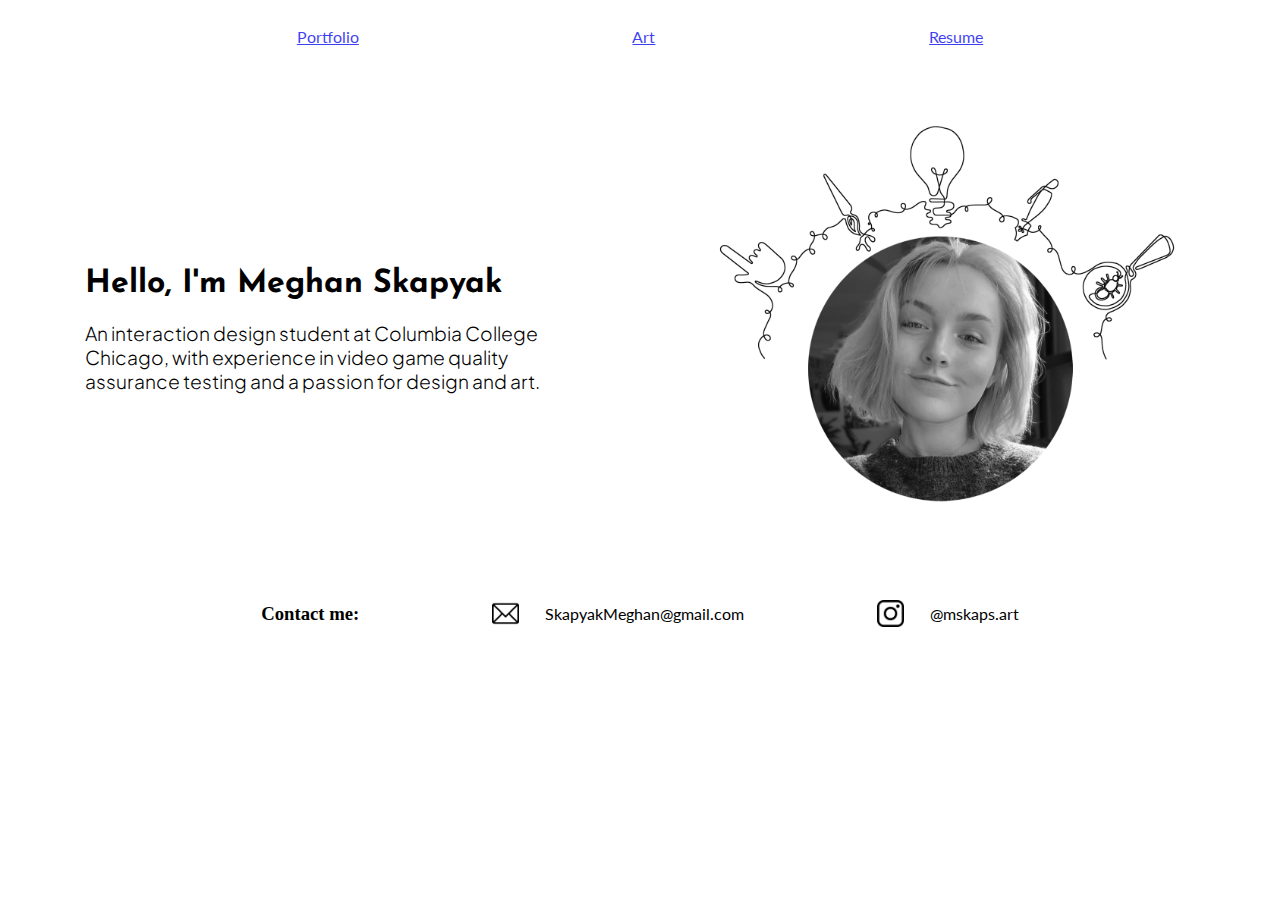
==== final/index.html @ e14a1631 "final work pt.1" ====
<!DOCTYPE html>
<html lang="en">
    
<head>
    <!-- <a href="https://www.flaticon.com/free-icons/instagram" title="instagram icons">Instagram icons created by edt.im - Flaticon</a> -->
    <meta charset="UTF-8">
    <meta http-equiv="X-UA-Compatible" content="IE=edge">
    <meta name="viewport" content="width=device-width, initial-scale=1.0">
    <link rel="stylesheet" href="style.css">
    <link rel="preconnect" href="https://fonts.googleapis.com">
    <link rel="preconnect" href="https://fonts.gstatic.com" crossorigin>
    <link href="https://fonts.googleapis.com/css2?family=Josefin+Sans:wght@300;400;500&family=Lato:wght@300;400&family=Plus+Jakarta+Sans:wght@300;400&display=swap" rel="stylesheet">
    <title>Meghan Skapyak</title>
</head>

<body>
    <header>
        <nav>
            <a href="portfolio.html">Portfolio</a>
            <a href="art.html">Art</a>
            <a href="resume.html">Resume</a>
        </nav>
    </header>

    <main id="mainpagecontent">
        <div id="maintext">
            <h1>Hello, I'm Meghan Skapyak</h1>
            <h2>An interaction design student at Columbia College Chicago, with experience in video game quality assurance testing and a passion for design and art.</h2>
        </div>
        <img src="images/mainicon.png" alt="A photo of Meghan Skapyak, with single line art of a pointer, a paintbrush, a lightbulb, a pen, and a magnifying glass above it" id="mainicon">
    </main>

    <footer>
        <h3>Contact me:</h3>
        <section class="contact">
            <img src="images/email.png" alt="An email icon" class="icon">
            <p>SkapyakMeghan@gmail.com</p>
        </section>
        <section class="contact">
            <img src="images/instagram.png" alt="An Instagram icon" class="icon">
            <p>@mskaps.art</p>
        </section>
    </footer>
</body>
---- final/style.css ----
body{
    margin: 0;
    padding: 0;
    cursor: url(images/NormalSelect.png), auto;
    overflow-x: hidden;
}
header{
    z-index: 2;
    max-width: 100%;
    width: 100%;
    max-height: 8vh;
    height: 8vh;
    display: flex;
    flex-direction: column;
    align-items: center;
    justify-content: center;
    top: 0;
    position: sticky;
    font-family: 'Lato', sans-serif;
    margin: 0;
    background-color: white;
    opacity: 75%;
}
a{
    cursor: url(images/LinkSelect.png), auto;
}
nav{
    max-width: 75%;
    width: 75%;
    display: flex;
    flex-direction: row;
    justify-content: space-around;
    margin: auto;
    padding: 0;
}

#mainicon{
    max-width: 40vw;
    height: auto;
}

.icon{
    max-width: 3vh;
    height: 3vh;
    margin-right: 2vw;
}

.contact{
    display: flex;
    flex-direction: row;
    align-items: center;
    font-family: 'Lato', sans-serif;
}

footer{
    
    display: flex;
    flex-direction: row;
    justify-content: space-evenly;
    max-width: 80vw;
    margin: auto auto 0 auto;
    position: sticky;
}

#maintext{
    max-width: 40vw;
}

h1{
    font-family: 'Josefin Sans', sans-serif;
}

h2{
    font-family: 'Plus Jakarta Sans', sans-serif;
    font-weight: 300;
    font-size: 1.2rem;
}

#mainpagecontent{
    display: flex;
    flex-direction: row;
    justify-content: space-evenly;
    align-items: center;
    max-height: 80vh;
    height: auto;
}

#artpage{
    max-width: 100%;
    width: 100%;
}

#artpagetext{
    text-align: center;
}

.row {
    display: flex;
    flex-wrap: wrap;
    padding: 0 4px;
    margin: auto;
    max-width: 100%;
    justify-content: center;
  }
  
.column {
    flex: 22.5%;
    max-width: 22.5%;
    padding: 0 4px;
  }
  
.column img {
    position: relative;
    margin-top: 8px;
    vertical-align: middle;
    width: 100%;
    height: auto;
    border: 2px solid whitesmoke;
    aspect-ratio: 6/9;
    object-fit: contain;
  }

.overlay{
    position: absolute;
    background-color: transparent;
    opacity: 75%;
    margin-top: 8px;
    aspect-ratio: 6/9;
    font-size: 175%;
    text-align: center;
    font-family: 'Lato', sans-serif;
    color: transparent;
    max-width: 100%;
    width: 100%;
    line-height: 100%;
    display: flex;
    align-items: center;
    justify-content: center;
    transition: opacity 0.1s ease 0.51s;
    animation: fade-out 0.5s ease;
}

.container:hover .overlay{
    background-color: rgb(81, 81, 81);
    color: white;
    animation: fade 0.75s ease;
    z-index: 1;
}


@keyframes fade {
    0% {background-color:transparent; color: transparent;}
    100% {background-color:rgb(81, 81, 81); color: white;}
}
@keyframes fade-out {
    0% {background-color:rgb(81, 81, 81); color: white;}
    100% {background-color:transparent; color: transparent;}
}




.container{
    position: relative;
    display: flex;
    align-items: center;
    justify-content: center;
    max-width: 100%;
    max-height: 100%;
}
  
img{
    width: 100%;
    height: 100%;
}
 
#portfoliotext{
    padding-left: 1.25%;
}
  
@media screen and (max-width: 1200px) {
    .column {
      flex: 30%;
      max-width: 30%;
    }
  }

@media screen and (max-width: 900px) {
    .column {
      flex: 45%;
      max-width: 45%;
    }
  }
  
  
@media screen and (max-width: 600px) {
    .column {
      flex: 90%;
      max-width: 90%;
    }
  }
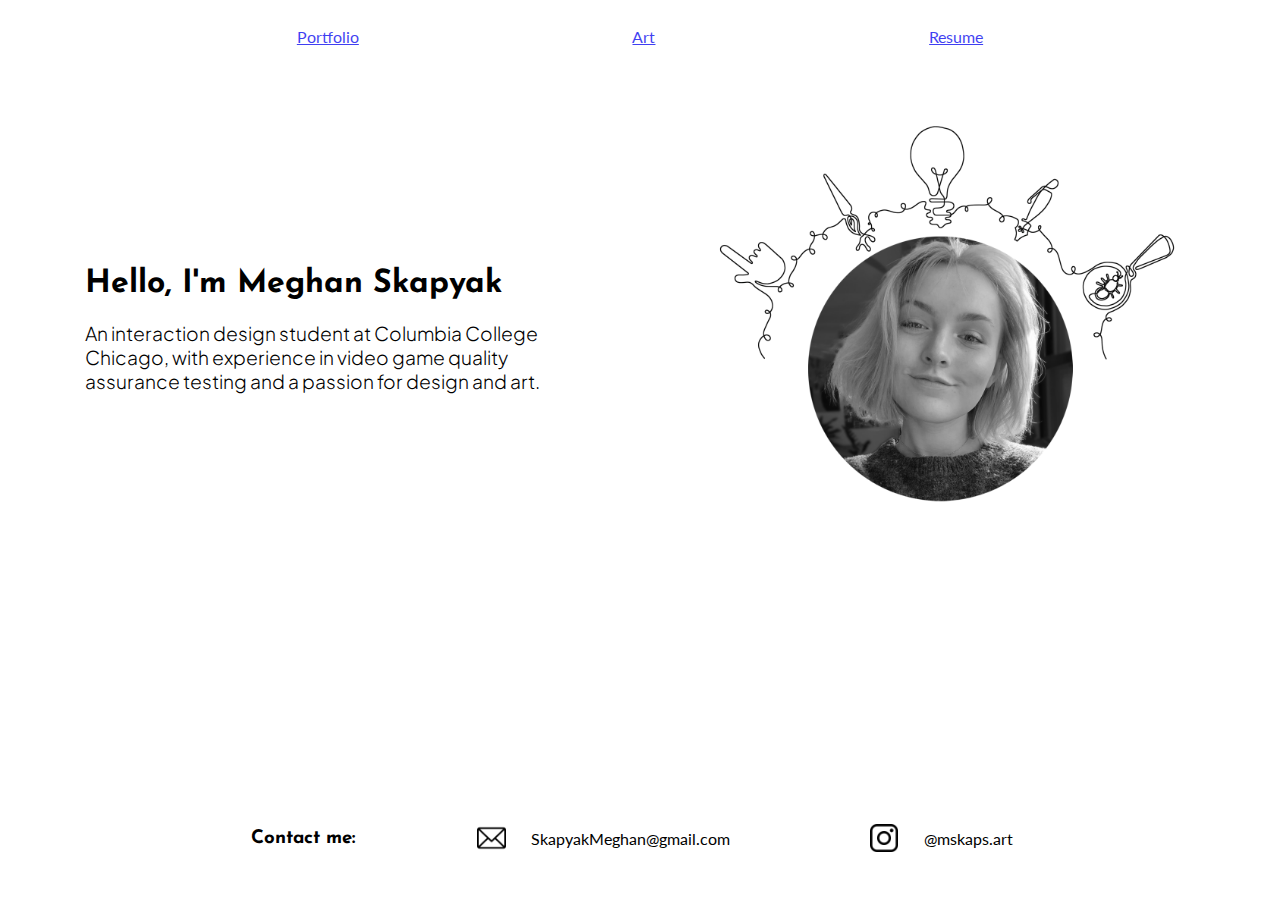
==== commit 5de1ad92: "main" ====
--- a/final/index.html
+++ b/final/index.html
@@ -24,13 +24,14 @@
 
     <main id="mainpagecontent">
         <div id="maintext">
-            <h1>Hello, I'm Meghan Skapyak</h1>
-            <h2>An interaction design student at Columbia College Chicago, with experience in video game quality assurance testing and a passion for design and art.</h2>
+            <h1 id="intro">Hello, I'm Meghan Skapyak</h1>
+            <h2 id="tagline">An interaction design student at Columbia College Chicago, with experience in video game quality assurance testing and a passion for design and art.</h2>
         </div>
         <img src="images/mainicon.png" alt="A photo of Meghan Skapyak, with single line art of a pointer, a paintbrush, a lightbulb, a pen, and a magnifying glass above it" id="mainicon">
     </main>
 
     <footer>
+        <div id="footerwrap">
         <h3>Contact me:</h3>
         <section class="contact">
             <img src="images/email.png" alt="An email icon" class="icon">
@@ -40,5 +41,6 @@
             <img src="images/instagram.png" alt="An Instagram icon" class="icon">
             <p>@mskaps.art</p>
         </section>
+        </div>
     </footer>
 </body>--- a/final/style.css
+++ b/final/style.css
@@ -1,10 +1,17 @@
-
-
-body{
+body, html{
+    min-height: 100%;
     margin: 0;
     padding: 0;
     cursor: url(images/NormalSelect.png), auto;
     overflow-x: hidden;
+    position: relative;
+}
+#wrapper{
+    overflow-x: hidden;
+    overflow-y: auto;
+    position: fixed;
+    width: 100%;
+    height: 100vh;
 }
 header{
     z-index: 2;
@@ -42,8 +49,9 @@
 }
 
 .icon{
-    max-width: 3vh;
-    height: 3vh;
+    max-width: 5vh;
+    width: auto;
+    max-height: 50%;
     margin-right: 2vw;
 }
 
@@ -53,15 +61,21 @@
     align-items: center;
     font-family: 'Lato', sans-serif;
 }
-
 footer{
-    
+    position: fixed;
+    bottom: 0;
+    width: 100%;
+    min-height: 10%;
+    background-color: white;
+}
+
+#footerwrap{
     display: flex;
     flex-direction: row;
     justify-content: space-evenly;
     max-width: 80vw;
     margin: auto auto 0 auto;
-    position: sticky;
+    bottom: 0;
 }
 
 #maintext{
@@ -71,20 +85,25 @@
 h1{
     font-family: 'Josefin Sans', sans-serif;
 }
+
 
 h2{
     font-family: 'Plus Jakarta Sans', sans-serif;
     font-weight: 300;
     font-size: 1.2rem;
 }
+h3{
+    font-family: 'Josefin Sans', sans-serif;
+}
 
 #mainpagecontent{
     display: flex;
     flex-direction: row;
     justify-content: space-evenly;
     align-items: center;
-    max-height: 80vh;
-    height: auto;
+    min-height: 100%;
+    height: auto;
+
 }
 
 #artpage{
@@ -132,14 +151,39 @@
     text-align: center;
     font-family: 'Lato', sans-serif;
     color: transparent;
-    max-width: 100%;
-    width: 100%;
-    line-height: 100%;
-    display: flex;
-    align-items: center;
-    justify-content: center;
-    transition: opacity 0.1s ease 0.51s;
+    width: 100%;
+    height: auto;
+    display: flex;
+    align-items: center;
+    justify-content: center;
     animation: fade-out 0.5s ease;
+}
+
+#lastoverlay{
+    top: 0 !important;
+    left: 0 !important;
+    position: absolute;
+    background-color: transparent;
+    opacity: 75%;
+    margin-top: 8px;
+    aspect-ratio: 6/9;
+    font-size: 175%;
+    text-align: center;
+    font-family: 'Lato', sans-serif;
+    color: transparent;
+    width: 100%;
+    height: auto;
+    display: flex;
+    align-items: center;
+    justify-content: center;
+    animation: fade-out 0.5s ease;
+}
+
+.container:hover #lastoverlay{
+    background-color: rgb(81, 81, 81);
+    color: white;
+    animation: fade 0.75s ease;
+    z-index: 1;
 }
 
 .container:hover .overlay{
@@ -149,18 +193,14 @@
     z-index: 1;
 }
 
-
 @keyframes fade {
-    0% {background-color:transparent; color: transparent;}
-    100% {background-color:rgb(81, 81, 81); color: white;}
+    0% {background-color:transparent; color: transparent; max-height: calc(100vh - calc(100vh - 100%));}
+    100% {background-color:rgb(81, 81, 81); color: white; max-height: calc(100vh - calc(100vh - 100%));}
 }
 @keyframes fade-out {
-    0% {background-color:rgb(81, 81, 81); color: white;}
-    100% {background-color:transparent; color: transparent;}
-}
-
-
-
+    0% {background-color:rgb(81, 81, 81); color: white; max-height: calc(100vh - calc(100vh - 100%));}
+    100% {background-color:transparent; color: transparent; max-height: calc(100vh - calc(100vh - 100%));}
+}
 
 .container{
     position: relative;
@@ -168,7 +208,7 @@
     align-items: center;
     justify-content: center;
     max-width: 100%;
-    max-height: 100%;
+    max-height: auto;
 }
   
 img{
@@ -180,24 +220,117 @@
     padding-left: 1.25%;
 }
   
-@media screen and (max-width: 1200px) {
-    .column {
-      flex: 30%;
-      max-width: 30%;
-    }
-  }
-
 @media screen and (max-width: 900px) {
     .column {
       flex: 45%;
       max-width: 45%;
     }
-  }
+    #mainpagecontent{
+        flex-direction: column-reverse;
+        justify-content: center;
+        text-align: left;
+        align-items: center;
+        min-width: 100%;
+        min-height: 100%;
+        height: auto;
+        width: auto;
+    }
+    #maintext{
+        display: flex;
+        flex-grow: 1;
+        flex-direction: column;
+        max-width: 70%;
+        height: auto;
+    }
+    #mainicon{
+        height: 150%;
+        width: auto;
+        flex-grow: 1;
+    }
+
+    #intro{
+        font-size: 150%;
+    }
+    #tagline{
+        font-size: 100%;
+        margin-top: 0;
+    }
+    .contact p{
+        content-visibility: hidden;
+    }
+  }
+
+
   
   
 @media screen and (max-width: 600px) {
+
     .column {
       flex: 90%;
       max-width: 90%;
     }
-  }
+    .wrapper {
+        overflow: hidden;
+        overflow-y: visible !important;
+        max-width: 100%;
+        cursor: pointer;
+    }
+    .overlay{
+        height: calc(100vh - calc(100vh - 100%));
+    }
+    #lastoverlay{
+        height: calc(100vh - calc(100vh - 100%)) !important;
+        left: 0 !important;
+        top: 0 !important;
+        position: absolute !important;
+        overflow-y: visible !important;
+    }
+
+    .container:hover .overlay{
+        background-color: rgb(81, 81, 81);
+        color: white;
+        z-index: 2;
+    }
+    .container:focus .overlay{
+        background-color: rgb(81, 81, 81);
+        color: white;
+        z-index: 2;
+    }
+    .container:active .overlay{
+        background-color: rgb(81, 81, 81);
+        color: white;
+        z-index: 2;
+    }
+
+    #mainpagecontent{
+        flex-direction: column-reverse;
+        justify-content: center;
+        text-align: left;
+        align-items: none;
+        width: 100%;
+        max-height: 85%;
+        margin: auto;
+    }
+    #maintext{
+        display: flex;
+        flex-direction: column;
+        max-width: 70%;
+    }
+    #mainicon{
+        max-width: 80%;
+        height: auto;
+    }
+    #intro{
+        font-size: 150%;
+    }
+    #tagline{
+        font-size: 100%;
+        margin-top: 0;
+    }
+    .contact p{
+        content-visibility: hidden;
+    }
+    
+  }
+
+
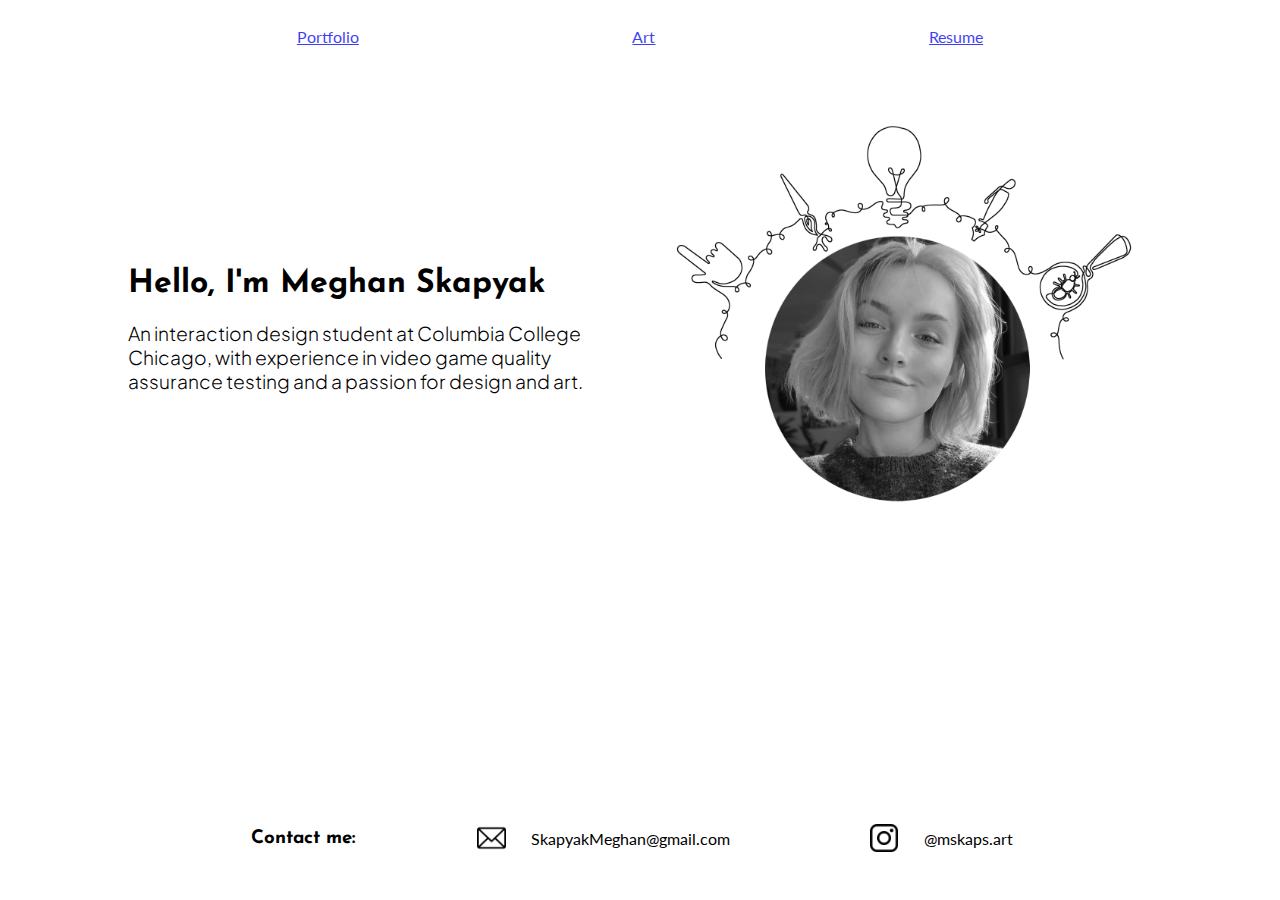
==== commit 54cb1bae: "dsgsdfgseg" ====
--- a/final/index.html
+++ b/final/index.html
@@ -13,7 +13,7 @@
     <title>Meghan Skapyak</title>
 </head>
 
-<body>
+<body id="home">
     <header>
         <nav>
             <a href="portfolio.html">Portfolio</a>
--- a/final/style.css
+++ b/final/style.css
@@ -95,6 +95,11 @@
 h3{
     font-family: 'Josefin Sans', sans-serif;
 }
+#home{
+    display: flex;
+    flex-direction: column;
+    align-items: center;
+}
 
 #mainpagecontent{
     display: flex;
@@ -103,7 +108,8 @@
     align-items: center;
     min-height: 100%;
     height: auto;
-
+    margin: auto;
+    padding: auto;
 }
 
 #artpage{
@@ -219,89 +225,8 @@
 #portfoliotext{
     padding-left: 1.25%;
 }
-  
+
 @media screen and (max-width: 900px) {
-    .column {
-      flex: 45%;
-      max-width: 45%;
-    }
-    #mainpagecontent{
-        flex-direction: column-reverse;
-        justify-content: center;
-        text-align: left;
-        align-items: center;
-        min-width: 100%;
-        min-height: 100%;
-        height: auto;
-        width: auto;
-    }
-    #maintext{
-        display: flex;
-        flex-grow: 1;
-        flex-direction: column;
-        max-width: 70%;
-        height: auto;
-    }
-    #mainicon{
-        height: 150%;
-        width: auto;
-        flex-grow: 1;
-    }
-
-    #intro{
-        font-size: 150%;
-    }
-    #tagline{
-        font-size: 100%;
-        margin-top: 0;
-    }
-    .contact p{
-        content-visibility: hidden;
-    }
-  }
-
-
-  
-  
-@media screen and (max-width: 600px) {
-
-    .column {
-      flex: 90%;
-      max-width: 90%;
-    }
-    .wrapper {
-        overflow: hidden;
-        overflow-y: visible !important;
-        max-width: 100%;
-        cursor: pointer;
-    }
-    .overlay{
-        height: calc(100vh - calc(100vh - 100%));
-    }
-    #lastoverlay{
-        height: calc(100vh - calc(100vh - 100%)) !important;
-        left: 0 !important;
-        top: 0 !important;
-        position: absolute !important;
-        overflow-y: visible !important;
-    }
-
-    .container:hover .overlay{
-        background-color: rgb(81, 81, 81);
-        color: white;
-        z-index: 2;
-    }
-    .container:focus .overlay{
-        background-color: rgb(81, 81, 81);
-        color: white;
-        z-index: 2;
-    }
-    .container:active .overlay{
-        background-color: rgb(81, 81, 81);
-        color: white;
-        z-index: 2;
-    }
-
     #mainpagecontent{
         flex-direction: column-reverse;
         justify-content: center;
@@ -317,8 +242,8 @@
         max-width: 70%;
     }
     #mainicon{
-        max-width: 80%;
-        height: auto;
+        max-width: 50%;
+        width: auto;
     }
     #intro{
         font-size: 150%;
@@ -330,6 +255,113 @@
     .contact p{
         content-visibility: hidden;
     }
+}
+
+@media screen and (max-width: 700px) {
+    .column {
+      flex: 45%;
+      max-width: 45%;
+    }
+    #mainpagecontent{
+        flex-direction: column-reverse;
+        justify-content: center;
+        text-align: left;
+        align-items: none;
+        width: 100%;
+        max-height: 85%;
+        margin: auto;
+    }
+    #maintext{
+        display: flex;
+        flex-direction: column;
+        max-width: 70%;
+    }
+    #mainicon{
+        max-width: 70%;
+        width: auto;
+    }
+    #intro{
+        font-size: 150%;
+    }
+    #tagline{
+        font-size: 100%;
+        margin-top: 0;
+    }
+    .contact p{
+        content-visibility: hidden;
+    }
+  }
+
+
+  
+  
+@media screen and (max-width: 600px) {
+
+    .column {
+      flex: 90%;
+      max-width: 90%;
+    }
+    .wrapper {
+        overflow: hidden;
+        overflow-y: visible !important;
+        max-width: 100%;
+        cursor: pointer;
+    }
+    .overlay{
+        height: calc(100vh - calc(100vh - 100%));
+    }
+    #lastoverlay{
+        height: calc(100vh - calc(100vh - 100%)) !important;
+        left: 0 !important;
+        top: 0 !important;
+        position: absolute !important;
+        overflow-y: visible !important;
+    }
+
+    .container:hover .overlay{
+        background-color: rgb(81, 81, 81);
+        color: white;
+        z-index: 2;
+    }
+    .container:focus .overlay{
+        background-color: rgb(81, 81, 81);
+        color: white;
+        z-index: 2;
+    }
+    .container:active .overlay{
+        background-color: rgb(81, 81, 81);
+        color: white;
+        z-index: 2;
+    }
+
+    #mainpagecontent{
+        flex-direction: column-reverse;
+        justify-content: center;
+        text-align: left;
+        align-items: none;
+        width: 100%;
+        max-height: 85%;
+        margin: auto;
+    }
+    #maintext{
+        display: flex;
+        flex-direction: column;
+        max-width: 80%;
+    }
+    #mainicon{
+        max-width: 80%;
+        height: auto;
+    }
+    #intro{
+        font-size: 150%;
+    }
+    #tagline{
+        font-size: 100%;
+        margin-top: 0;
+    }
+    .contact p{
+        display: none;
+    }
     
   }
 
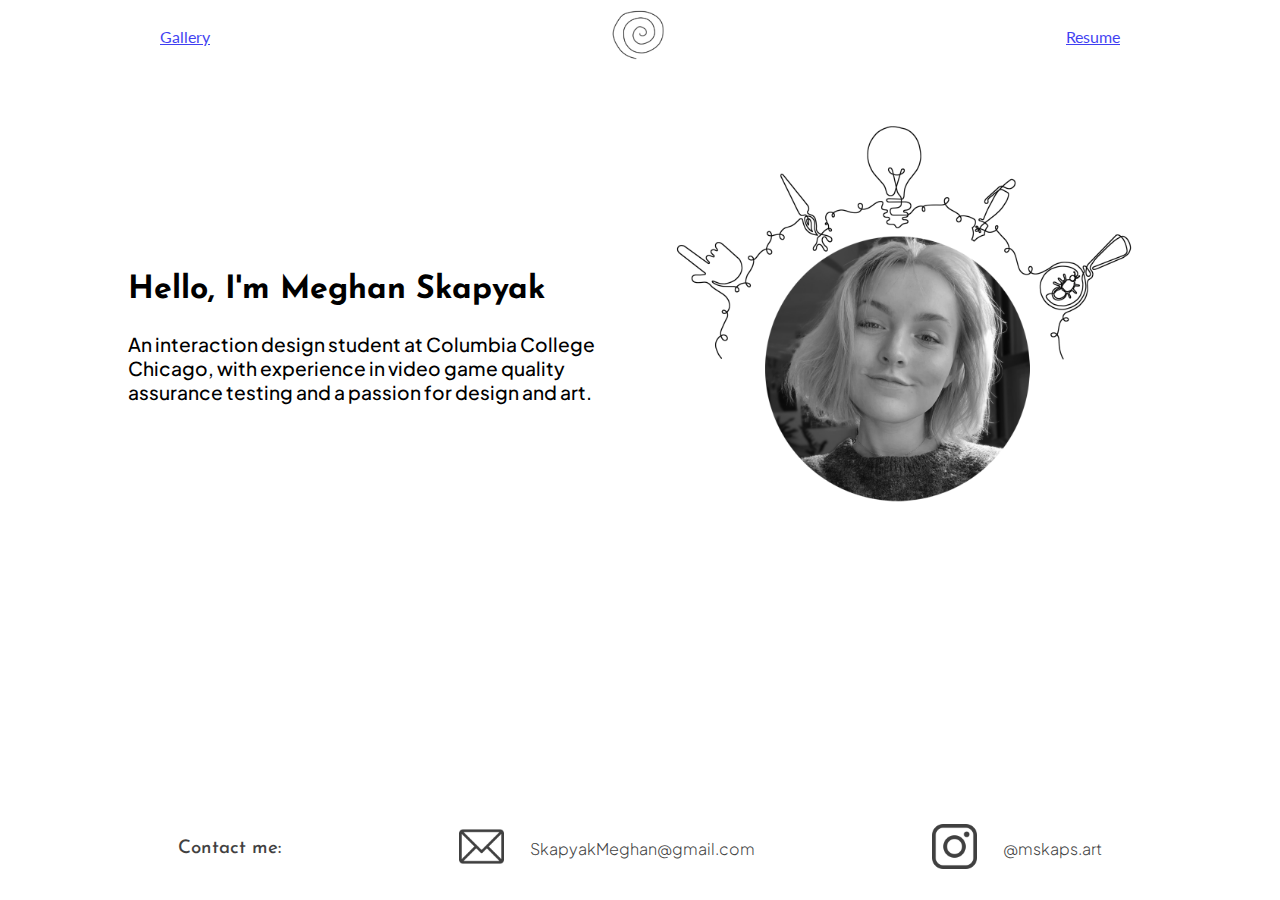
==== commit 24b1f091: "maybe done!" ====
--- a/final/index.html
+++ b/final/index.html
@@ -16,8 +16,10 @@
 <body id="home">
     <header>
         <nav>
-            <a href="portfolio.html">Portfolio</a>
-            <a href="art.html">Art</a>
+            <a href="art.html">Gallery</a>
+            <a href="index.html">
+                <img src="images/spiral.png" alt="A sketch of a spiral" class="nav-image"> 
+            </a>
             <a href="resume.html">Resume</a>
         </nav>
     </header>
@@ -34,11 +36,15 @@
         <div id="footerwrap">
         <h3>Contact me:</h3>
         <section class="contact">
-            <img src="images/email.png" alt="An email icon" class="icon">
+            <a href="mailto:skapyakmeghan@gmail.com">
+                <img src="images/email.png" alt="An email icon" class="icon"> 
+            </a>
             <p>SkapyakMeghan@gmail.com</p>
         </section>
         <section class="contact">
-            <img src="images/instagram.png" alt="An Instagram icon" class="icon">
+            <a href="https://www.instagram.com/mskaps.art/">
+                <img src="images/instagram.png" alt="An Instagram icon" class="icon">  
+            </a>
             <p>@mskaps.art</p>
         </section>
         </div>
--- a/final/style.css
+++ b/final/style.css
@@ -6,6 +6,7 @@
     overflow-x: hidden;
     position: relative;
 }
+
 #wrapper{
     overflow-x: hidden;
     overflow-y: auto;
@@ -13,14 +14,15 @@
     width: 100%;
     height: 100vh;
 }
+
 header{
-    z-index: 2;
+    z-index: 3;
     max-width: 100%;
     width: 100%;
     max-height: 8vh;
     height: 8vh;
     display: flex;
-    flex-direction: column;
+    flex-direction: row;
     align-items: center;
     justify-content: center;
     top: 0;
@@ -34,13 +36,17 @@
     cursor: url(images/LinkSelect.png), auto;
 }
 nav{
-    max-width: 75%;
     width: 75%;
     display: flex;
     flex-direction: row;
-    justify-content: space-around;
+    justify-content: space-between;
+    align-items: center;
     margin: auto;
     padding: 0;
+}
+.nav-image{
+    max-height: 7vh;
+    width: auto;
 }
 
 #mainicon{
@@ -62,38 +68,116 @@
     font-family: 'Lato', sans-serif;
 }
 footer{
+    z-index: 3;
     position: fixed;
     bottom: 0;
     width: 100%;
     min-height: 10%;
+    max-height: 10%;
     background-color: white;
+    opacity: 75%;
 }
 
 #footerwrap{
+    z-index: 4;
+    max-height: 100%;
     display: flex;
     flex-direction: row;
     justify-content: space-evenly;
-    max-width: 80vw;
-    margin: auto auto 0 auto;
-    bottom: 0;
+    max-width: 100%;
+    margin: 0.8% 0 0 0;
+}
+li{
+    margin: 0;
+    padding: 0;
+}
+
+#skillsbar{
+    background-color: lightgray;
+    width: 100%;
+    margin: 0;
+    display: flex;
+    justify-content: center;
+    max-height: 5%;
+    line-height: 10%;
+}
+
+
+#skills{
+    padding: 0;
+    display: flex;
+    flex-direction: row;
+    flex-wrap: wrap;
+    justify-content: space-around;
+    align-items: center;
+    width: 80%;
+    list-style: none;
+}
+
+#skillstext{
+    font-family: 'Josefin Sans', sans-serif;
+    font-size: 1.5rem;
+    
+}
+
+#resumepage{
+    display: flex;
+    flex-direction: column;
+    margin: auto;
+    max-width: 100%;
+    justify-content: center;
+    margin-bottom: 10%;
 }
 
 #maintext{
     max-width: 40vw;
 }
 
+#resumetitle{
+width: 100%;
+text-align: center;
+}
+
 h1{
     font-family: 'Josefin Sans', sans-serif;
 }
-
+#resumeitems{
+    list-style: none;
+    margin: 0;
+    padding: 0;
+}
+
+.sectiontitle{
+    font-family: 'Josefin Sans', sans-serif;
+    font-weight: 600;
+    font-size: 1.5rem;
+}
+hr{
+background-color: gray;
+width: 100%;
+height: 1px;
+}
 
 h2{
     font-family: 'Plus Jakarta Sans', sans-serif;
-    font-weight: 300;
+    font-weight: 500;
     font-size: 1.2rem;
+    margin-bottom: 0%;
+    margin-top: 5%;
 }
 h3{
     font-family: 'Josefin Sans', sans-serif;
+    font-weight: 500;
+}
+h4{
+    font-family: 'Josefin Sans', sans-serif;
+    font-weight: 400;
+    color: gray;
+}
+p{
+    font-family: 'Plus Jakarta Sans', sans-serif;
+    font-weight: 300;
+    word-spacing:   0.1em;
 }
 #home{
     display: flex;
@@ -128,13 +212,37 @@
     margin: auto;
     max-width: 100%;
     justify-content: center;
-  }
-  
+}
+
+#resumecolumn{
+    display: flex;
+    flex-direction: column;
+    justify-content: left;
+    flex: 50%;
+    width: 50%;
+    margin: auto;
+    top: 0;
+
+}
+.itemtitle{
+    margin-bottom: 4px;
+    margin-top: 32px;
+}
+#points{
+    list-style: outside none circle;
+    font-family: 'Josefin Sans', sans-serif;
+    font-weight: 400;
+    line-height: 1.2rem;
+}
+h4{
+    margin-bottom: 4px;
+    margin-top: 4px;
+}
 .column {
     flex: 22.5%;
     max-width: 22.5%;
-    padding: 0 4px;
-  }
+    padding: 0 4px 80px 4px;
+}
   
 .column img {
     position: relative;
@@ -226,6 +334,7 @@
     padding-left: 1.25%;
 }
 
+
 @media screen and (max-width: 900px) {
     #mainpagecontent{
         flex-direction: column-reverse;
@@ -255,6 +364,16 @@
     .contact p{
         content-visibility: hidden;
     }
+    #footerwrap{
+        margin: 1.3% auto auto auto;
+    }
+    #resumepage{
+        margin-bottom: 15%;
+    }
+    #resumecolumn{
+        flex: 70%;
+        width: 70%;
+    }
 }
 
 @media screen and (max-width: 700px) {
@@ -290,6 +409,13 @@
     .contact p{
         content-visibility: hidden;
     }
+    #footerwrap{
+        margin: 1.5% auto auto auto;
+    }
+    #resumecolumn{
+        flex: 80%;
+        width: 80%;
+    }
   }
 
 
@@ -346,7 +472,7 @@
     #maintext{
         display: flex;
         flex-direction: column;
-        max-width: 80%;
+        max-width: 90%;
     }
     #mainicon{
         max-width: 80%;
@@ -362,7 +488,13 @@
     .contact p{
         display: none;
     }
-    
+    #footerwrap{
+        margin: 2% auto auto auto;
+    }
+    #resumecolumn{
+        flex: 90%;
+        width: 90%;
+    }
   }
 
 
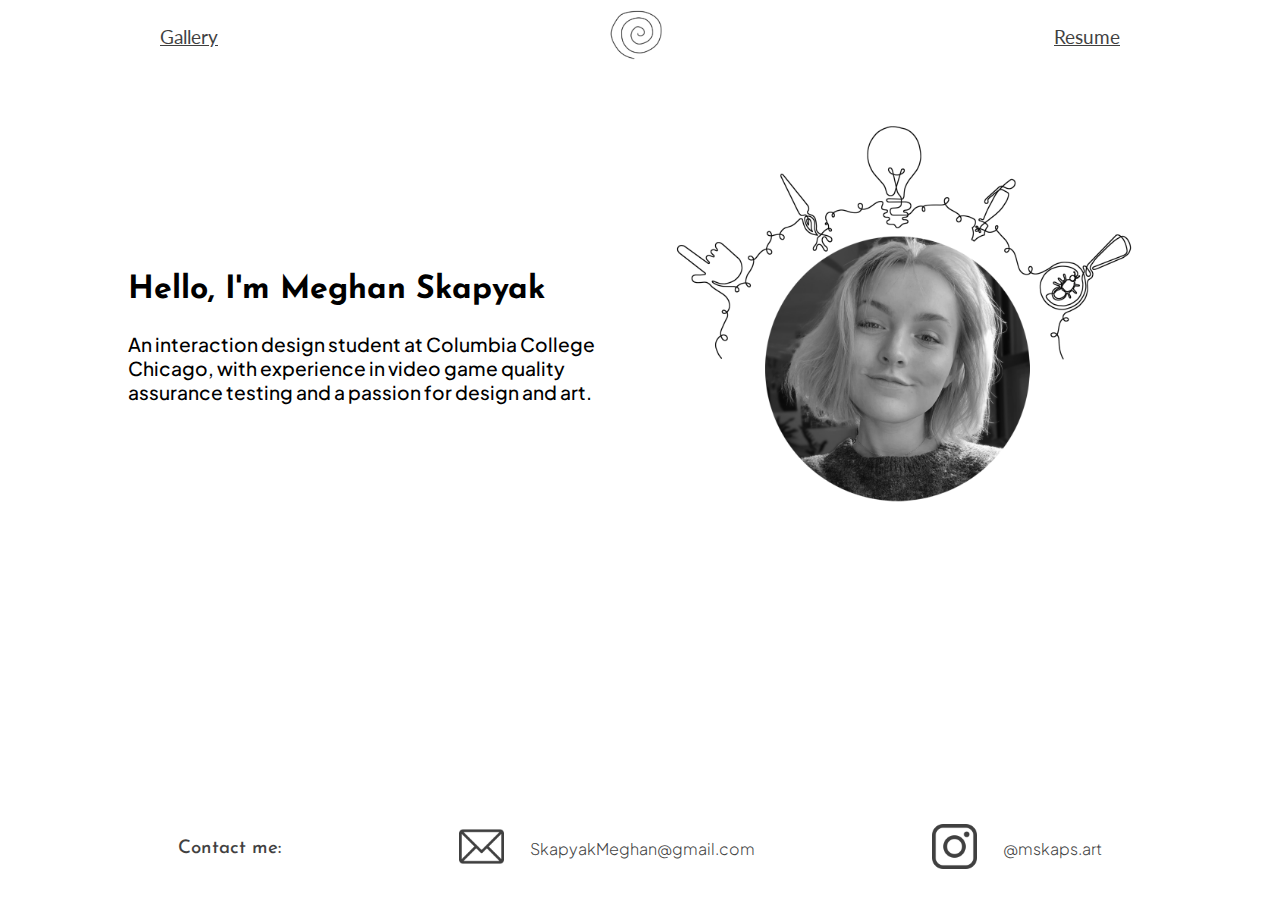
==== commit adc79fc8: "gwegerg" ====
--- a/final/index.html
+++ b/final/index.html
@@ -10,6 +10,7 @@
     <link rel="preconnect" href="https://fonts.googleapis.com">
     <link rel="preconnect" href="https://fonts.gstatic.com" crossorigin>
     <link href="https://fonts.googleapis.com/css2?family=Josefin+Sans:wght@300;400;500&family=Lato:wght@300;400&family=Plus+Jakarta+Sans:wght@300;400&display=swap" rel="stylesheet">
+    <link rel="icon" href="images/1651975414.ico">
     <title>Meghan Skapyak</title>
 </head>
 
--- a/final/style.css
+++ b/final/style.css
@@ -6,7 +6,6 @@
     overflow-x: hidden;
     position: relative;
 }
-
 #wrapper{
     overflow-x: hidden;
     overflow-y: auto;
@@ -33,7 +32,12 @@
     opacity: 75%;
 }
 a{
-    cursor: url(images/LinkSelect.png), auto;
+    cursor: url(images/LinkSelect.png) 12 0 ,auto !important;
+    color:black;
+    font-size: 1.2rem;
+}
+a:hover{
+    color: gray;
 }
 nav{
     width: 75%;
@@ -57,7 +61,7 @@
 .icon{
     max-width: 5vh;
     width: auto;
-    max-height: 50%;
+    max-height: 5vh;
     margin-right: 2vw;
 }
 
@@ -140,6 +144,7 @@
 
 h1{
     font-family: 'Josefin Sans', sans-serif;
+    cursor: url(images/TextSelect.png) 0 16, auto;
 }
 #resumeitems{
     list-style: none;
@@ -164,20 +169,24 @@
     font-size: 1.2rem;
     margin-bottom: 0%;
     margin-top: 5%;
+    cursor: url(images/TextSelect.png) 0 16, auto;
 }
 h3{
     font-family: 'Josefin Sans', sans-serif;
     font-weight: 500;
+    cursor: url(images/TextSelect.png) 0 16, auto;
 }
 h4{
     font-family: 'Josefin Sans', sans-serif;
     font-weight: 400;
     color: gray;
+    cursor: url(images/TextSelect.png) 0 16, auto;
 }
 p{
     font-family: 'Plus Jakarta Sans', sans-serif;
     font-weight: 300;
     word-spacing:   0.1em;
+    cursor: url(images/TextSelect.png) 0 16, auto;
 }
 #home{
     display: flex;
@@ -224,6 +233,9 @@
     top: 0;
 
 }
+#overflowpreventiontext{
+    display: none;
+}
 .itemtitle{
     margin-bottom: 4px;
     margin-top: 32px;
@@ -233,6 +245,7 @@
     font-family: 'Josefin Sans', sans-serif;
     font-weight: 400;
     line-height: 1.2rem;
+    cursor: url(images/TextSelect.png) 0 16, auto;
 }
 h4{
     margin-bottom: 4px;
@@ -271,6 +284,7 @@
     align-items: center;
     justify-content: center;
     animation: fade-out 0.5s ease;
+    pointer-events: none;
 }
 
 #lastoverlay{
@@ -416,6 +430,9 @@
         flex: 80%;
         width: 80%;
     }
+    #resumepage{
+        margin-bottom: 15%;
+    }
   }
 
 
@@ -495,6 +512,15 @@
         flex: 90%;
         width: 90%;
     }
+    .icon{
+        max-height: 30px;
+    }
+    #overflowpreventiontext{
+        display: block !important;
+        color: transparent;
+        font-size: 1.5rem !important;
+        overflow-y: visible !important;
+    }
   }
 
 
